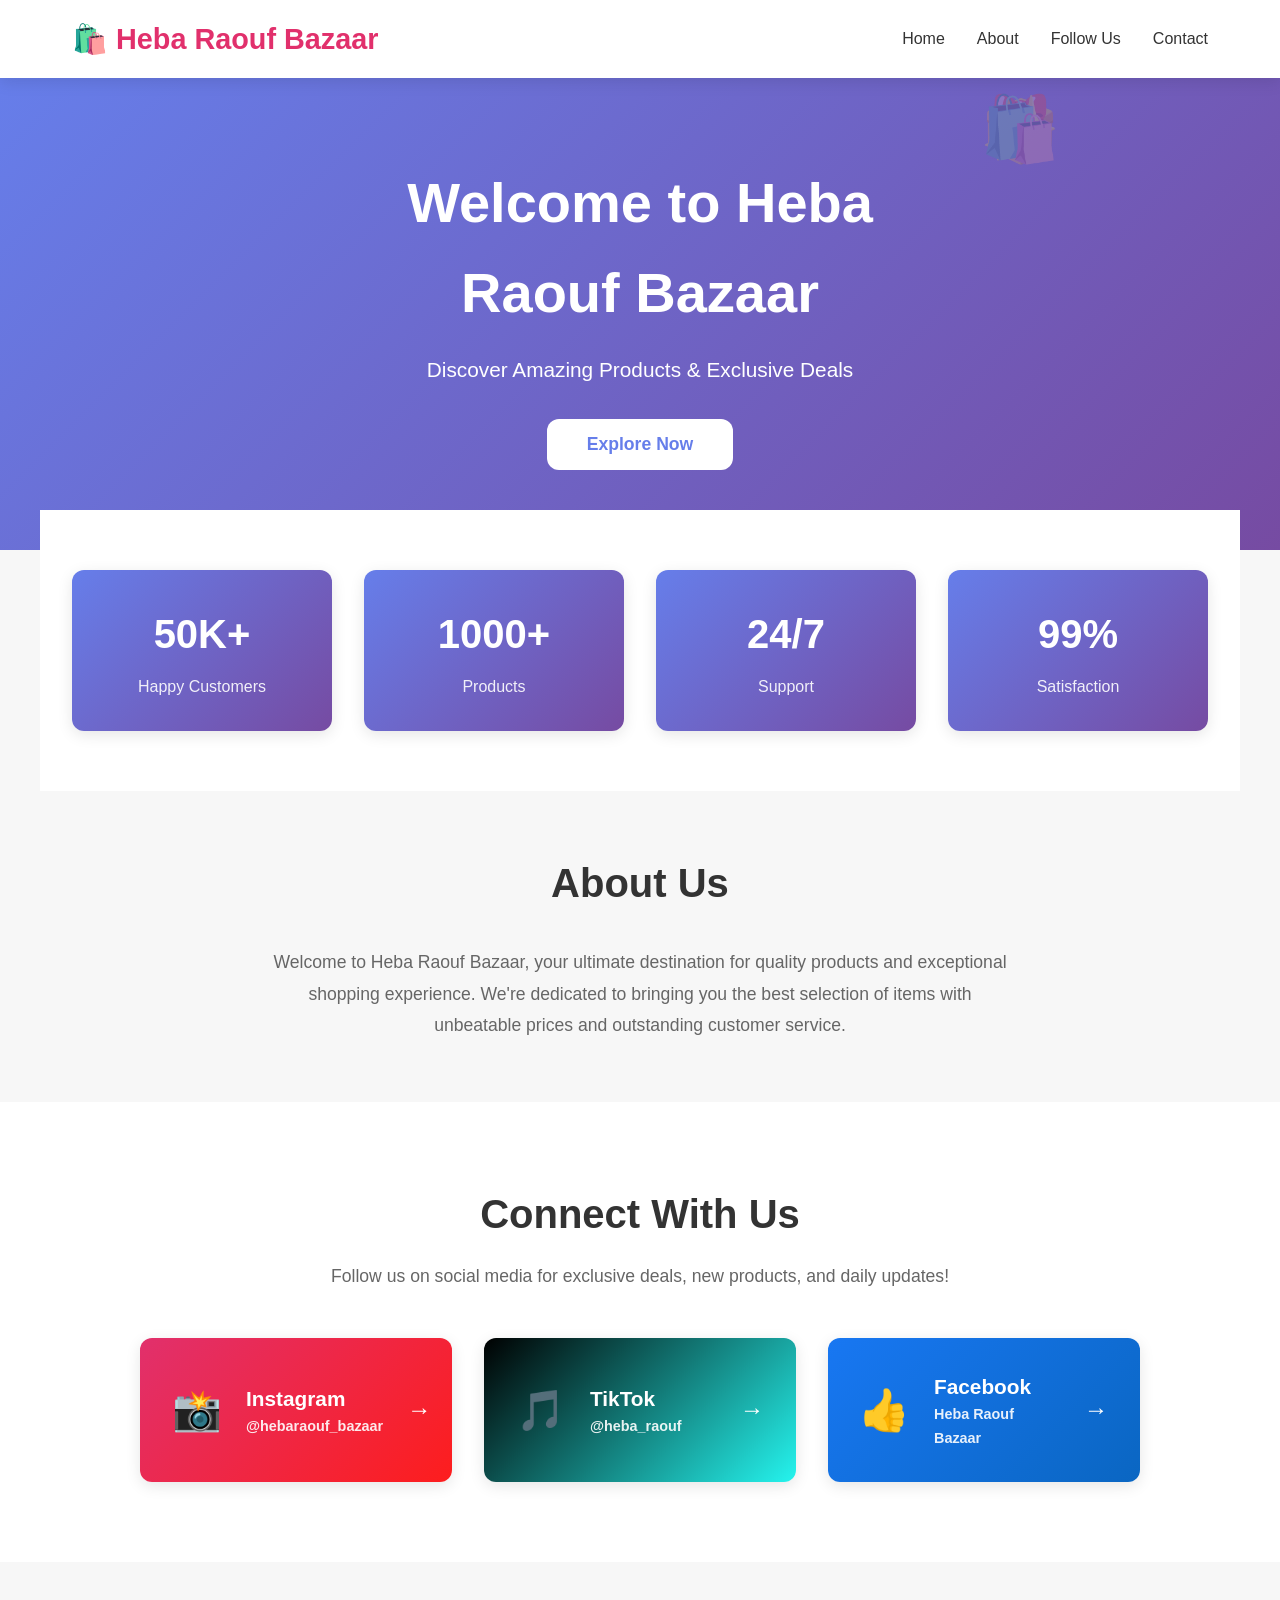
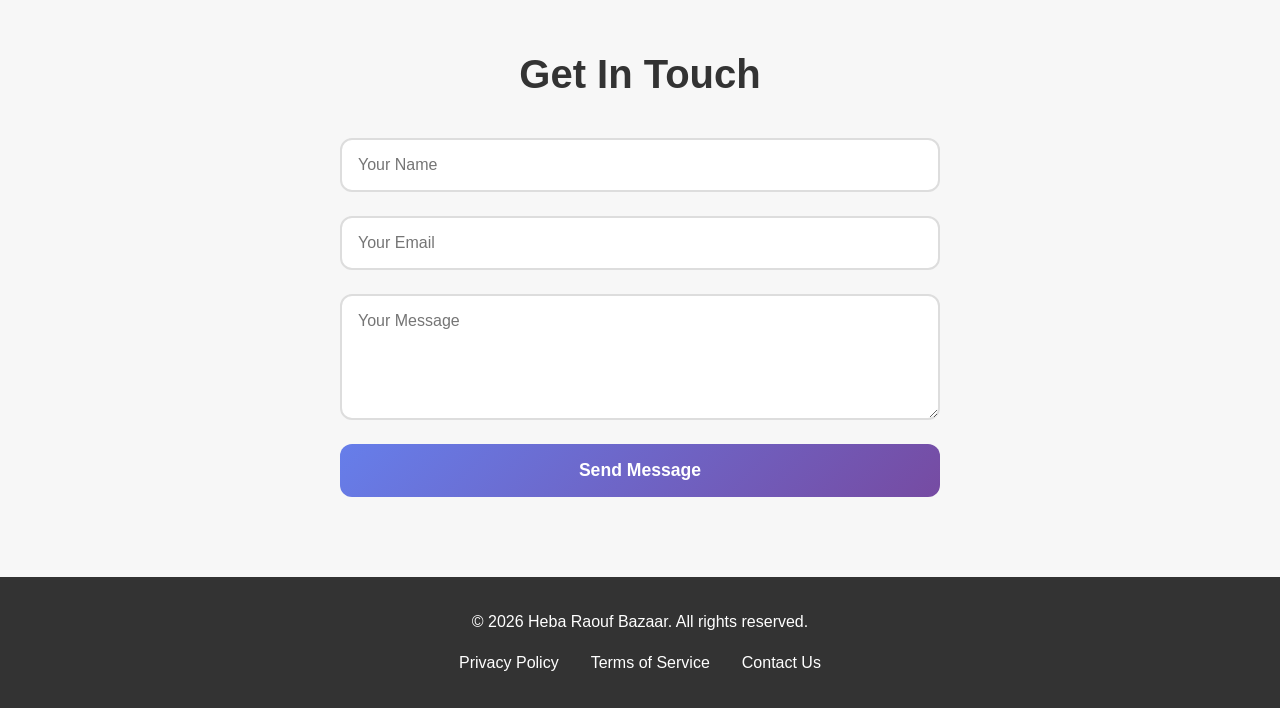
==== index.html @ 66a19fc4 "Initial commit: Enhanced landing page with modern design and features" ====
<!DOCTYPE html>
<html lang="en">
<head>
    <meta charset="UTF-8">
    <meta name="viewport" content="width=device-width, initial-scale=1.0">
    <title>Heba Raouf Bazaar - Online Store</title>
    <link rel="stylesheet" href="styles.css">
</head>
<body>
    <header class="header">
        <div class="navbar">
            <div class="logo">🛍️ Heba Raouf Bazaar</div>
            <div class="nav-links">
                <a href="#home">Home</a>
                <a href="#about">About</a>
                <a href="#social">Follow Us</a>
                <a href="#contact">Contact</a>
            </div>
        </div>
    </header>

    <main>
        <!-- Hero Section -->
        <section id="home" class="hero">
            <div class="hero-content">
                <h1 class="hero-title">Welcome to Heba Raouf Bazaar</h1>
                <p class="hero-subtitle">Discover Amazing Products & Exclusive Deals</p>
                <button class="cta-button" onclick="document.getElementById('social').scrollIntoView({behavior: 'smooth'})">Explore Now</button>
            </div>
            <div class="hero-animation">
                <div class="floating-box">🎁</div>
                <div class="floating-box" style="animation-delay: 1s;">✨</div>
                <div class="floating-box" style="animation-delay: 2s;">🛍️</div>
            </div>
        </section>

        <!-- Stats Section -->
        <section class="stats">
            <div class="stat-card">
                <div class="stat-number">50K+</div>
                <div class="stat-label">Happy Customers</div>
            </div>
            <div class="stat-card">
                <div class="stat-number">1000+</div>
                <div class="stat-label">Products</div>
            </div>
            <div class="stat-card">
                <div class="stat-number">24/7</div>
                <div class="stat-label">Support</div>
            </div>
            <div class="stat-card">
                <div class="stat-number">99%</div>
                <div class="stat-label">Satisfaction</div>
            </div>
        </section>

        <!-- About Section -->
        <section id="about" class="about">
            <h2>About Us</h2>
            <p>Welcome to Heba Raouf Bazaar, your ultimate destination for quality products and exceptional shopping experience. We're dedicated to bringing you the best selection of items with unbeatable prices and outstanding customer service.</p>
        </section>

        <!-- Social Media Section -->
        <section id="social" class="social-section">
            <h2>Connect With Us</h2>
            <p>Follow us on social media for exclusive deals, new products, and daily updates!</p>
            
            <div class="social-buttons">
                <a class="social-btn instagram" href="https://www.instagram.com/hebaraouf_bazaar?igsh=cHRnaGoxejh5Ynk4" target="_blank" rel="noopener noreferrer">
                    <span class="social-icon">📸</span>
                    <span class="social-text">
                        <span class="social-title">Instagram</span>
                        <span class="social-handle">@hebaraouf_bazaar</span>
                    </span>
                    <span class="social-arrow">→</span>
                </a>

                <a class="social-btn tiktok" href="https://www.tiktok.com/@heba_raouf?_r=1&_t=ZS-95cmjKMnfJy" target="_blank" rel="noopener noreferrer">
                    <span class="social-icon">🎵</span>
                    <span class="social-text">
                        <span class="social-title">TikTok</span>
                        <span class="social-handle">@heba_raouf</span>
                    </span>
                    <span class="social-arrow">→</span>
                </a>

                <a class="social-btn facebook" href="https://www.facebook.com/share/g/18UgsxFWvU/?mibextid=wwXIfr" target="_blank" rel="noopener noreferrer">
                    <span class="social-icon">👍</span>
                    <span class="social-text">
                        <span class="social-title">Facebook</span>
                        <span class="social-handle">Heba Raouf Bazaar</span>
                    </span>
                    <span class="social-arrow">→</span>
                </a>
            </div>
        </section>

        <!-- Contact Section -->
        <section id="contact" class="contact">
            <h2>Get In Touch</h2>
            <form class="contact-form">
                <input type="text" placeholder="Your Name" required>
                <input type="email" placeholder="Your Email" required>
                <textarea placeholder="Your Message" rows="5" required></textarea>
                <button type="submit" class="submit-btn">Send Message</button>
            </form>
        </section>
    </main>

    <footer class="footer">
        <p>&copy; 2026 Heba Raouf Bazaar. All rights reserved.</p>
        <div class="footer-links">
            <a href="#">Privacy Policy</a>
            <a href="#">Terms of Service</a>
            <a href="#">Contact Us</a>
        </div>
    </footer>

    <script src="script.js"></script>
</body>
</html>
---- styles.css ----
:root {
    --primary-color: #E1306C;
    --secondary-color: #000000;
    --accent-color: #1877F2;
    --light-bg: #f7f7f7;
    --white: #ffffff;
    --dark: #333333;
    --border-radius: 12px;
    --shadow: 0 4px 15px rgba(0, 0, 0, 0.1);
}

* {
    margin: 0;
    padding: 0;
    box-sizing: border-box;
}

body {
    font-family: 'Segoe UI', Tahoma, Geneva, Verdana, sans-serif;
    background: var(--light-bg);
    color: var(--dark);
    line-height: 1.6;
}

/* Header & Navigation */
.header {
    background: var(--white);
    box-shadow: var(--shadow);
    position: sticky;
    top: 0;
    z-index: 100;
}

.navbar {
    max-width: 1200px;
    margin: 0 auto;
    padding: 1rem 2rem;
    display: flex;
    justify-content: space-between;
    align-items: center;
}

.logo {
    font-size: 1.8rem;
    font-weight: bold;
    color: var(--primary-color);
}

.nav-links {
    display: flex;
    gap: 2rem;
}

.nav-links a {
    text-decoration: none;
    color: var(--dark);
    font-weight: 500;
    transition: color 0.3s ease;
}

.nav-links a:hover {
    color: var(--primary-color);
}

/* Hero Section */
.hero {
    background: linear-gradient(135deg, #667eea 0%, #764ba2 100%);
    color: var(--white);
    padding: 80px 2rem;
    text-align: center;
    position: relative;
    overflow: hidden;
}

.hero-content {
    max-width: 600px;
    margin: 0 auto;
    position: relative;
    z-index: 2;
}

.hero-title {
    font-size: 3.5rem;
    margin-bottom: 1rem;
    animation: slideInDown 0.8s ease;
}

.hero-subtitle {
    font-size: 1.3rem;
    margin-bottom: 2rem;
    opacity: 0.9;
    animation: slideInUp 0.8s ease 0.2s both;
}

.cta-button {
    padding: 15px 40px;
    font-size: 1.1rem;
    background: var(--white);
    color: #667eea;
    border: none;
    border-radius: var(--border-radius);
    cursor: pointer;
    font-weight: bold;
    transition: transform 0.3s ease, box-shadow 0.3s ease;
    animation: slideInUp 0.8s ease 0.4s both;
}

.cta-button:hover {
    transform: translateY(-3px);
    box-shadow: 0 8px 25px rgba(0, 0, 0, 0.2);
}

.hero-animation {
    position: absolute;
    top: 0;
    right: 0;
    width: 300px;
    height: 300px;
    opacity: 0.2;
}

.floating-box {
    position: absolute;
    font-size: 4rem;
    animation: float 3s ease-in-out infinite;
}

@keyframes float {
    0%, 100% {
        transform: translateY(0px);
    }
    50% {
        transform: translateY(-20px);
    }
}

/* Stats Section */
.stats {
    background: var(--white);
    padding: 60px 2rem;
    display: grid;
    grid-template-columns: repeat(auto-fit, minmax(200px, 1fr));
    gap: 2rem;
    max-width: 1200px;
    margin: -40px auto 0;
    position: relative;
    z-index: 3;
}

.stat-card {
    background: linear-gradient(135deg, #667eea 0%, #764ba2 100%);
    color: var(--white);
    padding: 2rem;
    border-radius: var(--border-radius);
    text-align: center;
    box-shadow: var(--shadow);
    transition: transform 0.3s ease;
}

.stat-card:hover {
    transform: translateY(-10px);
}

.stat-number {
    font-size: 2.5rem;
    font-weight: bold;
    margin-bottom: 0.5rem;
}

.stat-label {
    font-size: 1rem;
    opacity: 0.9;
}

/* About Section */
.about {
    max-width: 800px;
    margin: 60px auto;
    padding: 0 2rem;
    text-align: center;
}

.about h2 {
    font-size: 2.5rem;
    margin-bottom: 2rem;
    color: var(--dark);
}

.about p {
    font-size: 1.1rem;
    line-height: 1.8;
    color: #666;
}

/* Social Section */
.social-section {
    padding: 80px 2rem;
    text-align: center;
    background: var(--white);
}

.social-section h2 {
    font-size: 2.5rem;
    margin-bottom: 1rem;
    color: var(--dark);
}

.social-section > p {
    font-size: 1.1rem;
    color: #666;
    margin-bottom: 3rem;
}

.social-buttons {
    display: grid;
    grid-template-columns: repeat(auto-fit, minmax(300px, 1fr));
    gap: 2rem;
    max-width: 1000px;
    margin: 0 auto;
}

.social-btn {
    display: flex;
    align-items: center;
    gap: 1.5rem;
    padding: 2rem;
    border-radius: var(--border-radius);
    text-decoration: none;
    color: var(--white);
    font-weight: bold;
    transition: all 0.3s ease;
    position: relative;
    overflow: hidden;
    box-shadow: var(--shadow);
}

.social-btn::before {
    content: '';
    position: absolute;
    top: 0;
    left: -100%;
    width: 100%;
    height: 100%;
    background: rgba(255, 255, 255, 0.1);
    transition: left 0.3s ease;
    z-index: 1;
}

.social-btn:hover::before {
    left: 100%;
}

.social-btn:hover {
    transform: translateY(-5px);
    box-shadow: 0 8px 25px rgba(0, 0, 0, 0.2);
}

.social-icon {
    font-size: 2.5rem;
    z-index: 2;
}

.social-text {
    text-align: left;
    z-index: 2;
}

.social-title {
    display: block;
    font-size: 1.3rem;
}

.social-handle {
    display: block;
    font-size: 0.9rem;
    opacity: 0.9;
}

.social-arrow {
    margin-left: auto;
    font-size: 1.5rem;
    z-index: 2;
}

.instagram {
    background: linear-gradient(135deg, #E1306C 0%, #fd1d1d 100%);
}

.tiktok {
    background: linear-gradient(135deg, #000000 0%, #25f4ee 100%);
}

.facebook {
    background: linear-gradient(135deg, #1877F2 0%, #0a66c2 100%);
}

/* Contact Section */
.contact {
    padding: 80px 2rem;
    background: var(--light-bg);
    text-align: center;
}

.contact h2 {
    font-size: 2.5rem;
    margin-bottom: 2rem;
    color: var(--dark);
}

.contact-form {
    max-width: 600px;
    margin: 0 auto;
    display: flex;
    flex-direction: column;
    gap: 1.5rem;
}

.contact-form input,
.contact-form textarea {
    padding: 1rem;
    border: 2px solid #ddd;
    border-radius: var(--border-radius);
    font-family: inherit;
    font-size: 1rem;
    transition: border-color 0.3s ease;
}

.contact-form input:focus,
.contact-form textarea:focus {
    outline: none;
    border-color: var(--primary-color);
}

.submit-btn {
    padding: 1rem;
    background: linear-gradient(135deg, #667eea 0%, #764ba2 100%);
    color: var(--white);
    border: none;
    border-radius: var(--border-radius);
    font-size: 1.1rem;
    font-weight: bold;
    cursor: pointer;
    transition: transform 0.3s ease, box-shadow 0.3s ease;
}

.submit-btn:hover {
    transform: translateY(-3px);
    box-shadow: 0 8px 25px rgba(0, 0, 0, 0.2);
}

/* Footer */
.footer {
    background: var(--dark);
    color: var(--white);
    text-align: center;
    padding: 2rem;
}

.footer-links {
    display: flex;
    justify-content: center;
    gap: 2rem;
    margin-top: 1rem;
    flex-wrap: wrap;
}

.footer-links a {
    color: var(--white);
    text-decoration: none;
    transition: color 0.3s ease;
}

.footer-links a:hover {
    color: var(--primary-color);
}

/* Animations */
@keyframes slideInDown {
    from {
        opacity: 0;
        transform: translateY(-30px);
    }
    to {
        opacity: 1;
        transform: translateY(0);
    }
}

@keyframes slideInUp {
    from {
        opacity: 0;
        transform: translateY(30px);
    }
    to {
        opacity: 1;
        transform: translateY(0);
    }
}

/* Responsive Design */
@media (max-width: 768px) {
    .hero-title {
        font-size: 2.5rem;
    }

    .hero-subtitle {
        font-size: 1.1rem;
    }

    .nav-links {
        gap: 1rem;
        font-size: 0.9rem;
    }

    .social-buttons {
        grid-template-columns: 1fr;
    }

    .stat-card {
        padding: 1.5rem;
    }

    .footer-links {
        flex-direction: column;
        gap: 0.5rem;
    }
}
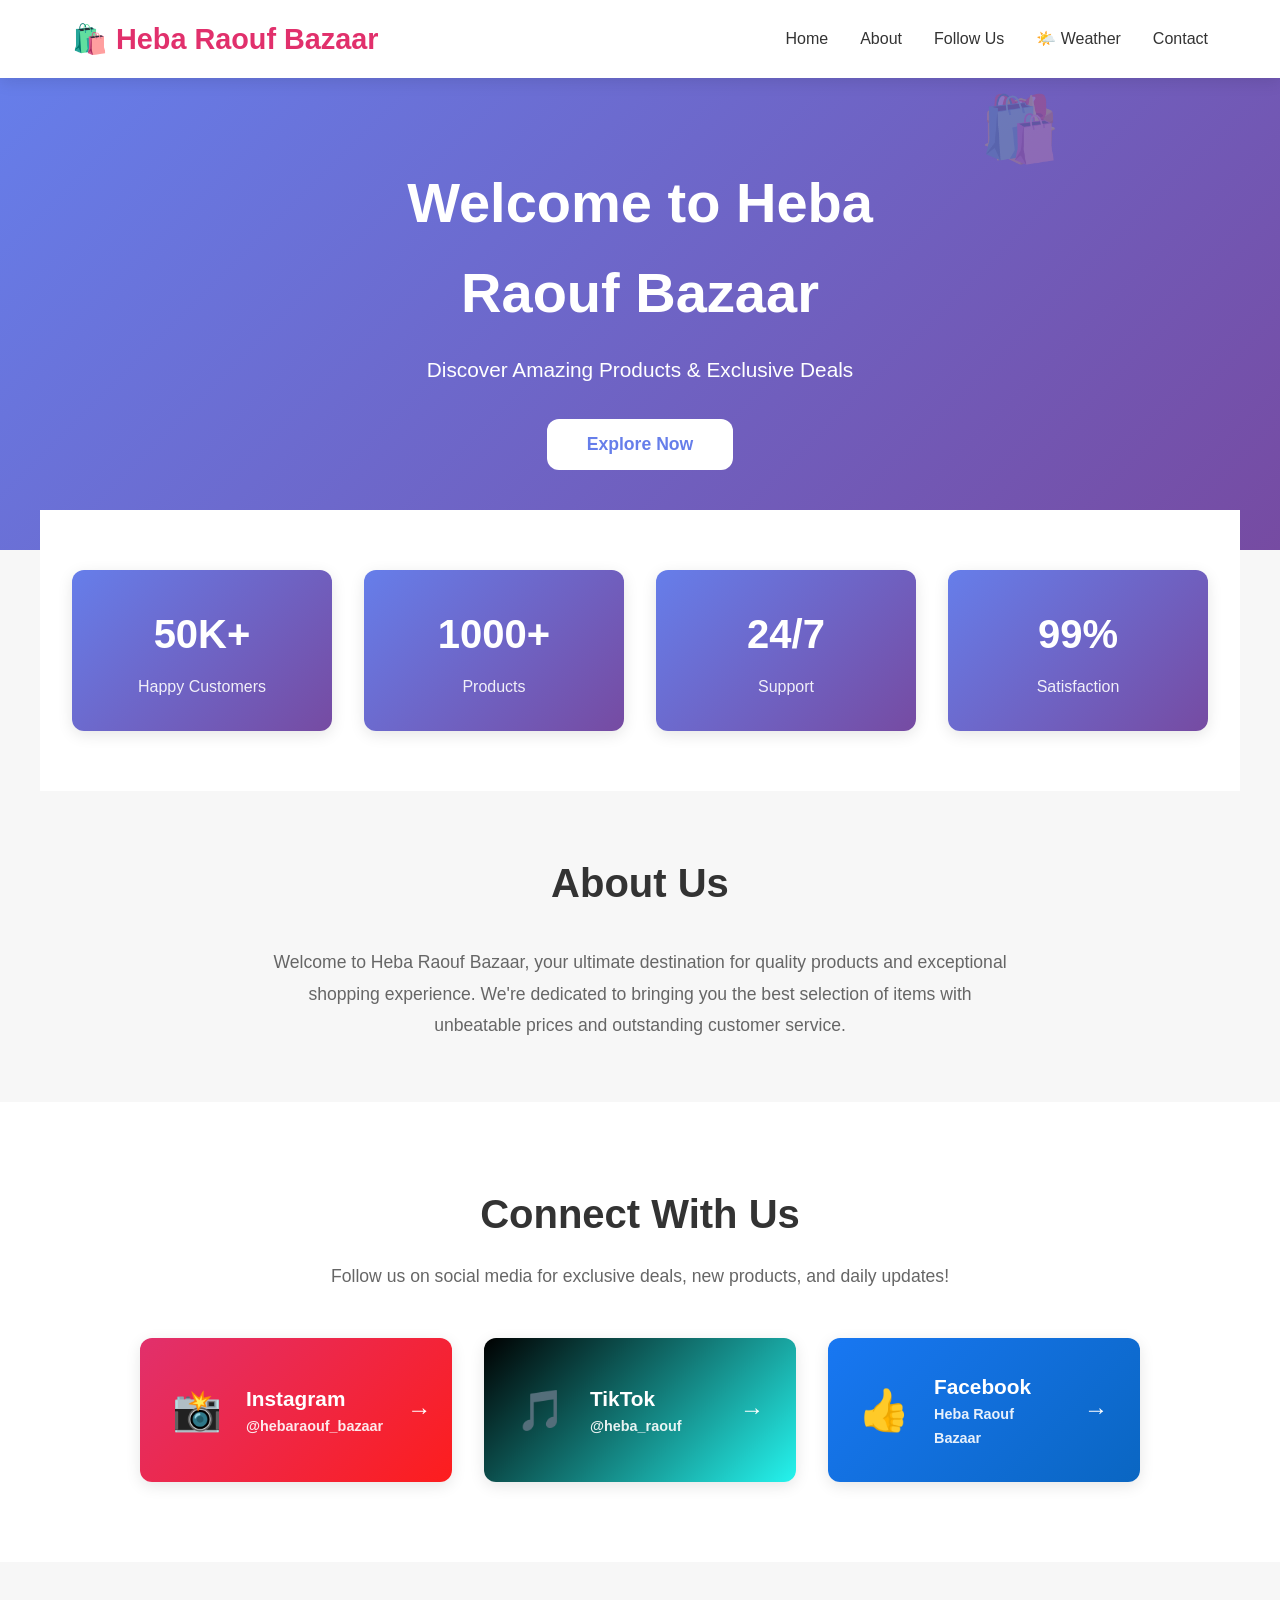
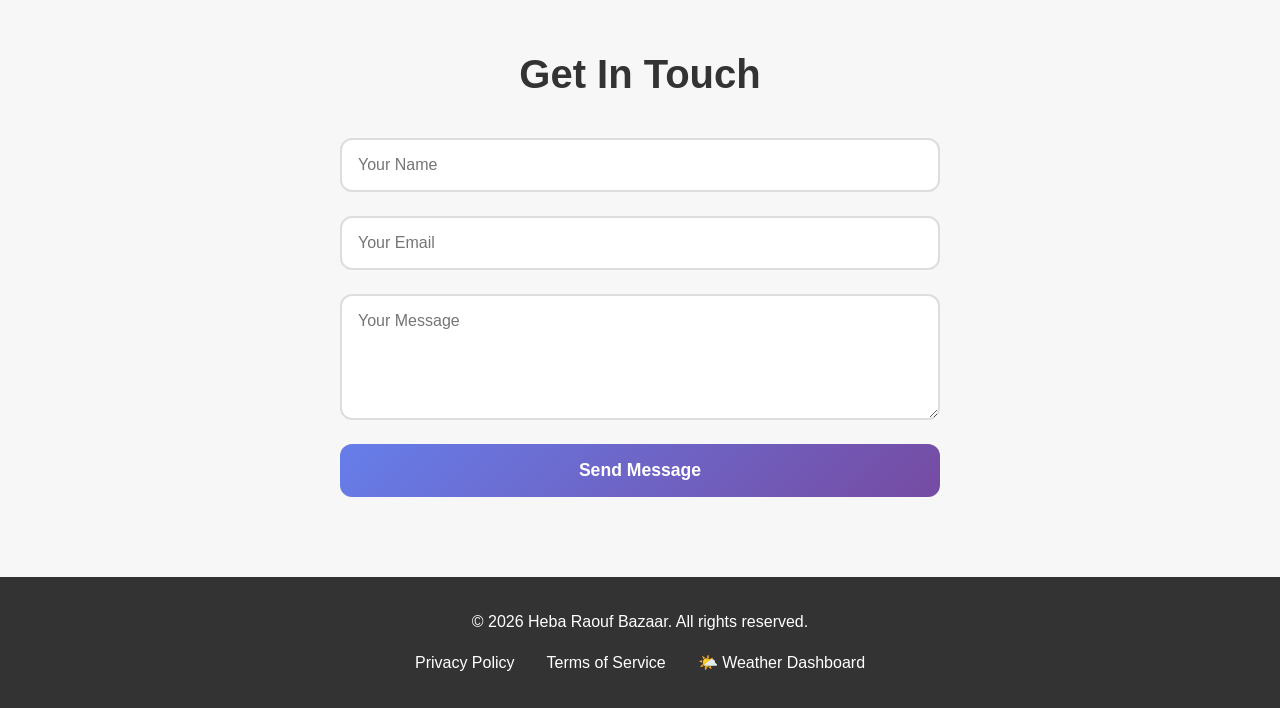
==== commit a3c3fd57: "Update index.html with weather dashboard link" ====
--- a/index.html
+++ b/index.html
@@ -14,6 +14,7 @@
                 <a href="#home">Home</a>
                 <a href="#about">About</a>
                 <a href="#social">Follow Us</a>
+                <a href="weather.html">🌤️ Weather</a>
                 <a href="#contact">Contact</a>
             </div>
         </div>
@@ -110,12 +111,12 @@
     <footer class="footer">
         <p>&copy; 2026 Heba Raouf Bazaar. All rights reserved.</p>
         <div class="footer-links">
-            <a href="#">Privacy Policy</a>
-            <a href="#">Terms of Service</a>
-            <a href="#">Contact Us</a>
+            <a href="#" onclick="alert('Privacy Policy - Coming Soon')">Privacy Policy</a>
+            <a href="#" onclick="alert('Terms of Service - Coming Soon')">Terms of Service</a>
+            <a href="weather.html">🌤️ Weather Dashboard</a>
         </div>
     </footer>
 
     <script src="script.js"></script>
 </body>
-</html>+</html>
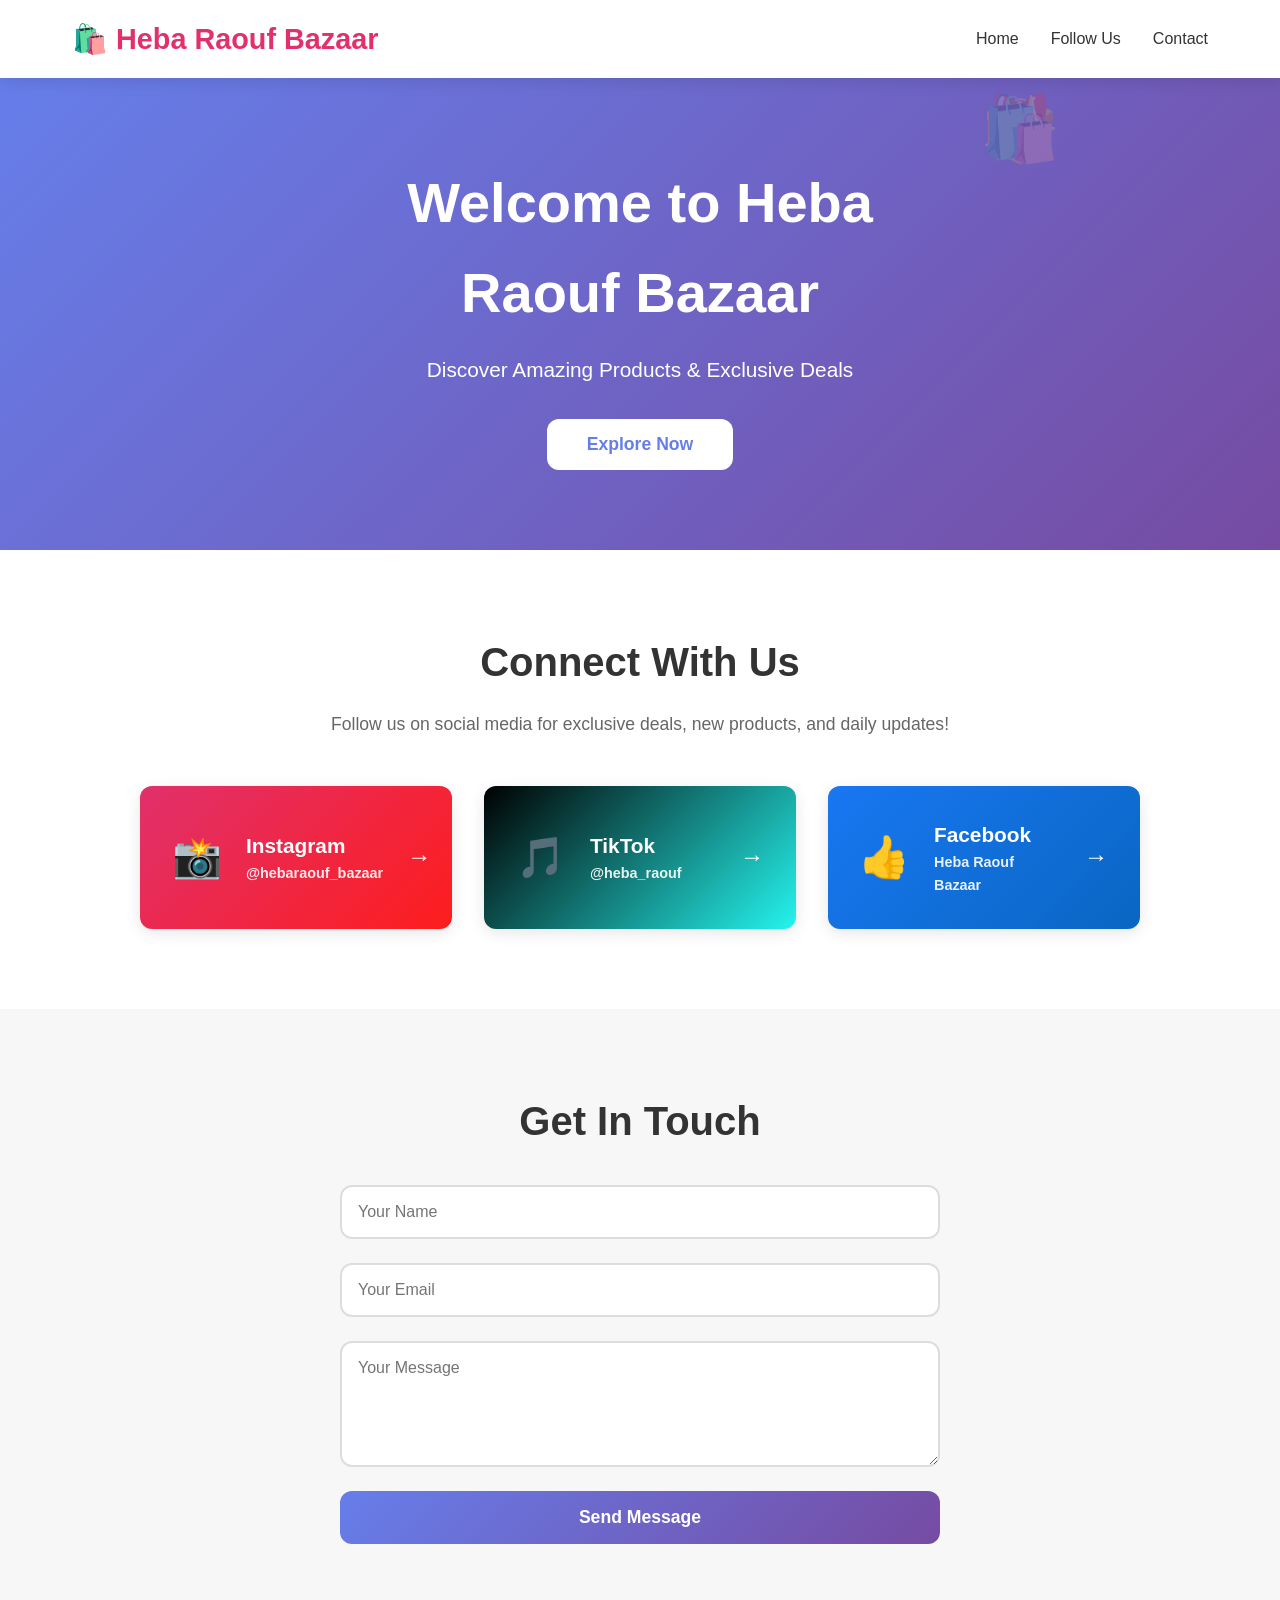
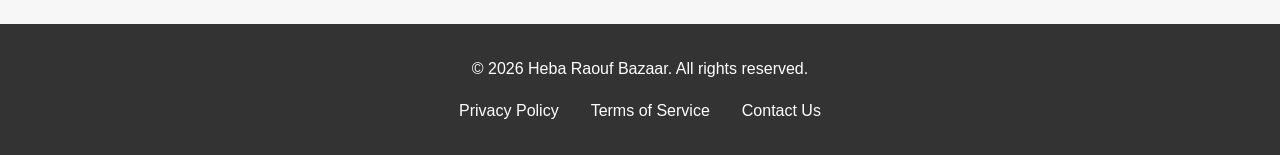
==== commit f8cc7421: "Remove stats, about section, and weather link - Add vibrating animation to Explore Now button" ====
--- a/index.html
+++ b/index.html
@@ -12,9 +12,7 @@
             <div class="logo">🛍️ Heba Raouf Bazaar</div>
             <div class="nav-links">
                 <a href="#home">Home</a>
-                <a href="#about">About</a>
                 <a href="#social">Follow Us</a>
-                <a href="weather.html">🌤️ Weather</a>
                 <a href="#contact">Contact</a>
             </div>
         </div>
@@ -26,39 +24,13 @@
             <div class="hero-content">
                 <h1 class="hero-title">Welcome to Heba Raouf Bazaar</h1>
                 <p class="hero-subtitle">Discover Amazing Products & Exclusive Deals</p>
-                <button class="cta-button" onclick="document.getElementById('social').scrollIntoView({behavior: 'smooth'})">Explore Now</button>
+                <button class="cta-button vibrate-button" onclick="document.getElementById('social').scrollIntoView({behavior: 'smooth'})">Explore Now</button>
             </div>
             <div class="hero-animation">
                 <div class="floating-box">🎁</div>
                 <div class="floating-box" style="animation-delay: 1s;">✨</div>
                 <div class="floating-box" style="animation-delay: 2s;">🛍️</div>
             </div>
-        </section>
-
-        <!-- Stats Section -->
-        <section class="stats">
-            <div class="stat-card">
-                <div class="stat-number">50K+</div>
-                <div class="stat-label">Happy Customers</div>
-            </div>
-            <div class="stat-card">
-                <div class="stat-number">1000+</div>
-                <div class="stat-label">Products</div>
-            </div>
-            <div class="stat-card">
-                <div class="stat-number">24/7</div>
-                <div class="stat-label">Support</div>
-            </div>
-            <div class="stat-card">
-                <div class="stat-number">99%</div>
-                <div class="stat-label">Satisfaction</div>
-            </div>
-        </section>
-
-        <!-- About Section -->
-        <section id="about" class="about">
-            <h2>About Us</h2>
-            <p>Welcome to Heba Raouf Bazaar, your ultimate destination for quality products and exceptional shopping experience. We're dedicated to bringing you the best selection of items with unbeatable prices and outstanding customer service.</p>
         </section>
 
         <!-- Social Media Section -->
@@ -111,9 +83,9 @@
     <footer class="footer">
         <p>&copy; 2026 Heba Raouf Bazaar. All rights reserved.</p>
         <div class="footer-links">
-            <a href="#" onclick="alert('Privacy Policy - Coming Soon')">Privacy Policy</a>
-            <a href="#" onclick="alert('Terms of Service - Coming Soon')">Terms of Service</a>
-            <a href="weather.html">🌤️ Weather Dashboard</a>
+            <a href="#">Privacy Policy</a>
+            <a href="#">Terms of Service</a>
+            <a href="#">Contact Us</a>
         </div>
     </footer>
 
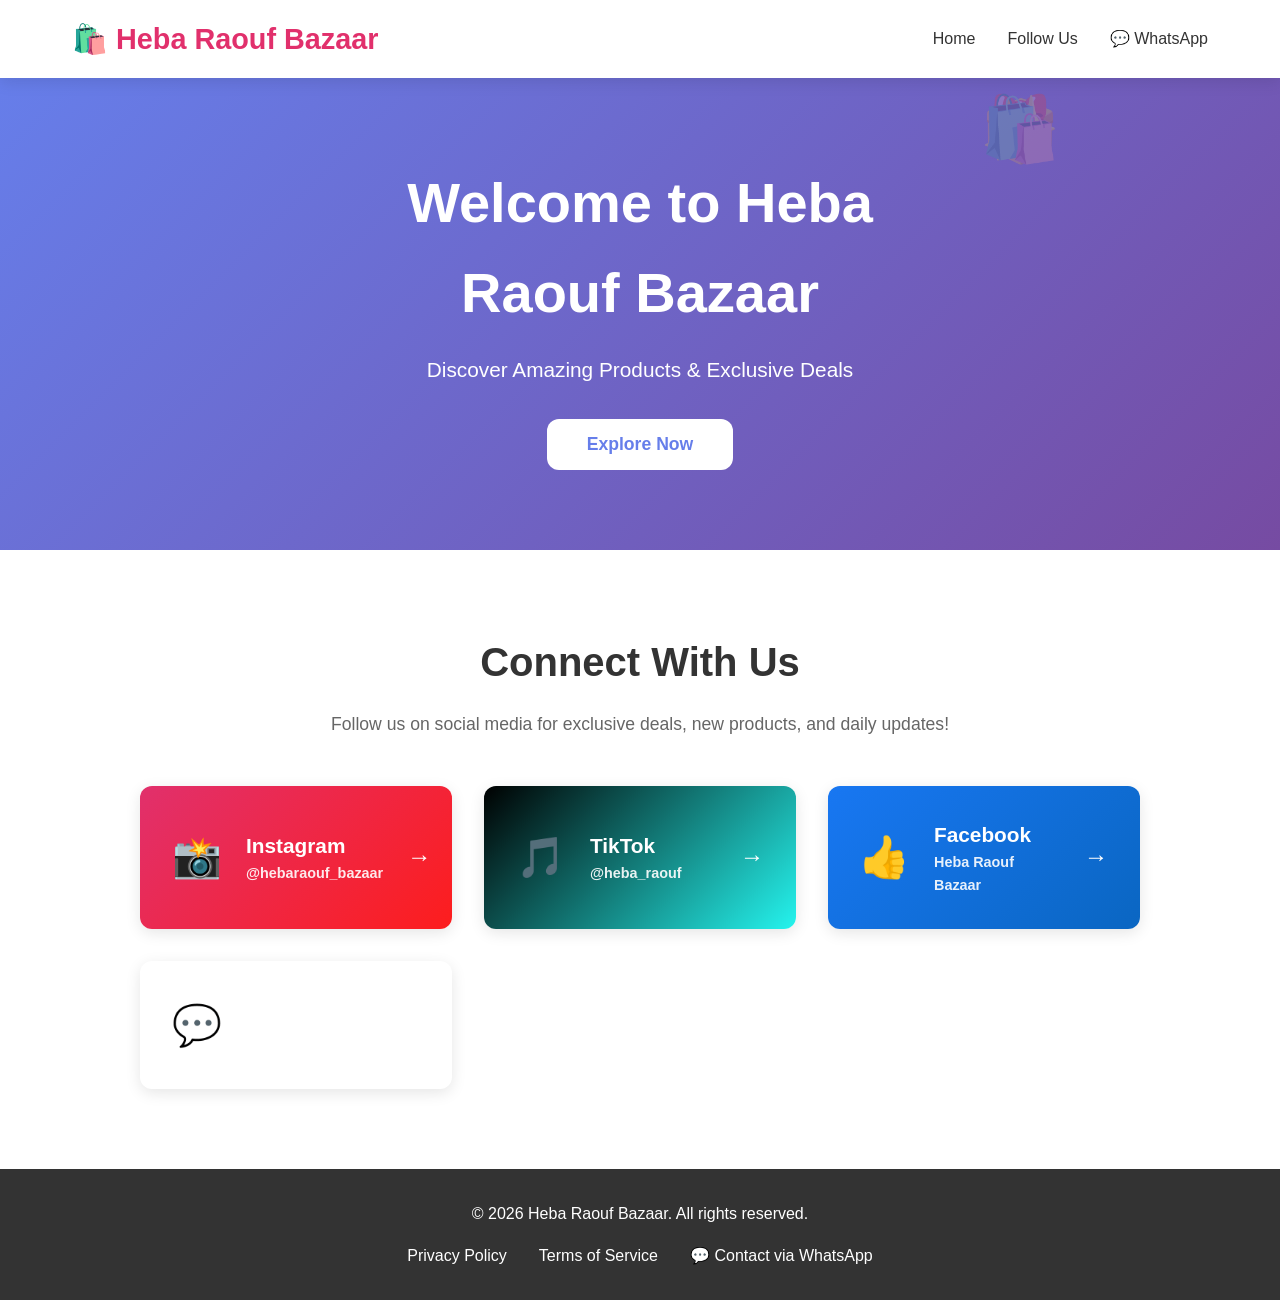
==== commit 266e2b0b: "Add WhatsApp contact and remove Get In Touch section" ====
--- a/index.html
+++ b/index.html
@@ -13,7 +13,7 @@
             <div class="nav-links">
                 <a href="#home">Home</a>
                 <a href="#social">Follow Us</a>
-                <a href="#contact">Contact</a>
+                <a href="https://wa.me/201142001351" target="_blank" rel="noopener noreferrer">💬 WhatsApp</a>
             </div>
         </div>
     </header>
@@ -65,18 +65,16 @@
                     </span>
                     <span class="social-arrow">→</span>
                 </a>
+
+                <a class="social-btn whatsapp" href="https://wa.me/201142001351" target="_blank" rel="noopener noreferrer">
+                    <span class="social-icon">💬</span>
+                    <span class="social-text">
+                        <span class="social-title">WhatsApp</span>
+                        <span class="social-handle">+20 11 42001351</span>
+                    </span>
+                    <span class="social-arrow">→</span>
+                </a>
             </div>
-        </section>
-
-        <!-- Contact Section -->
-        <section id="contact" class="contact">
-            <h2>Get In Touch</h2>
-            <form class="contact-form">
-                <input type="text" placeholder="Your Name" required>
-                <input type="email" placeholder="Your Email" required>
-                <textarea placeholder="Your Message" rows="5" required></textarea>
-                <button type="submit" class="submit-btn">Send Message</button>
-            </form>
         </section>
     </main>
 
@@ -85,7 +83,7 @@
         <div class="footer-links">
             <a href="#">Privacy Policy</a>
             <a href="#">Terms of Service</a>
-            <a href="#">Contact Us</a>
+            <a href="https://wa.me/201142001351" target="_blank" rel="noopener noreferrer">💬 Contact via WhatsApp</a>
         </div>
     </footer>
 
